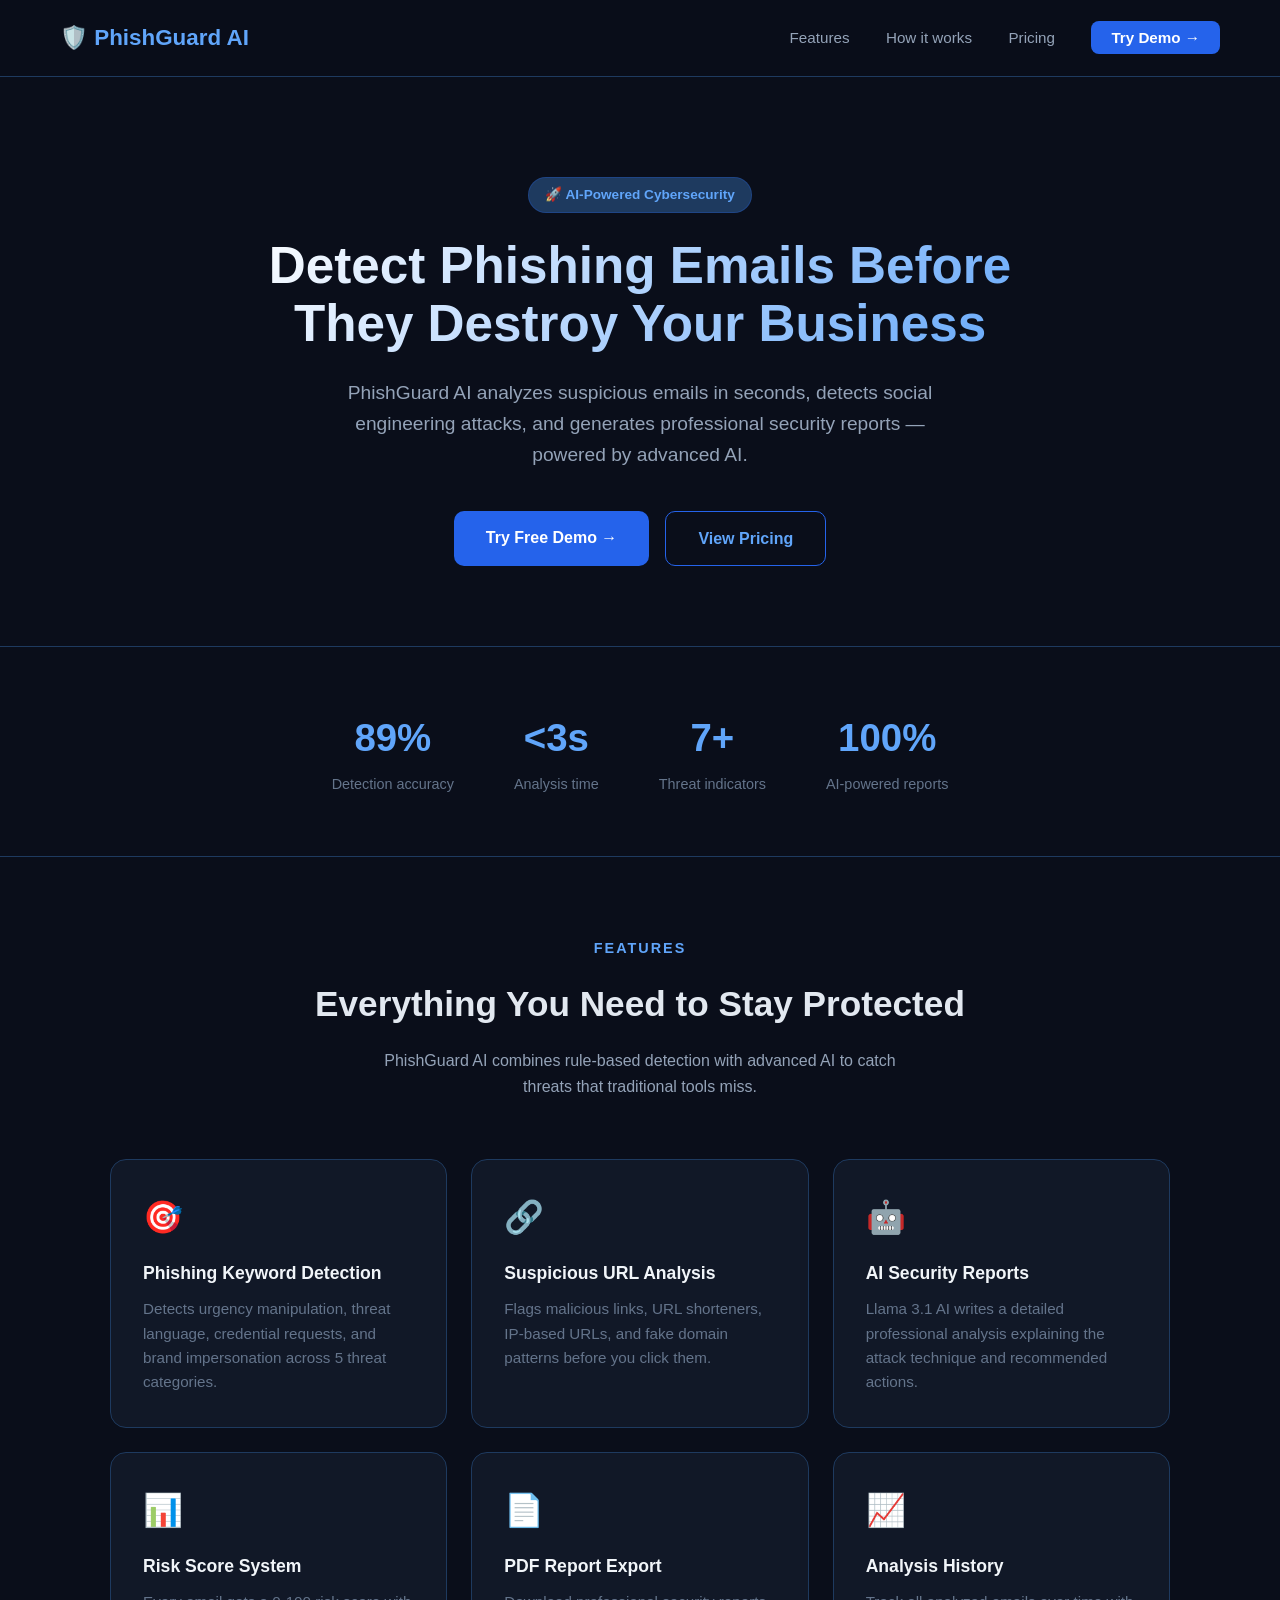
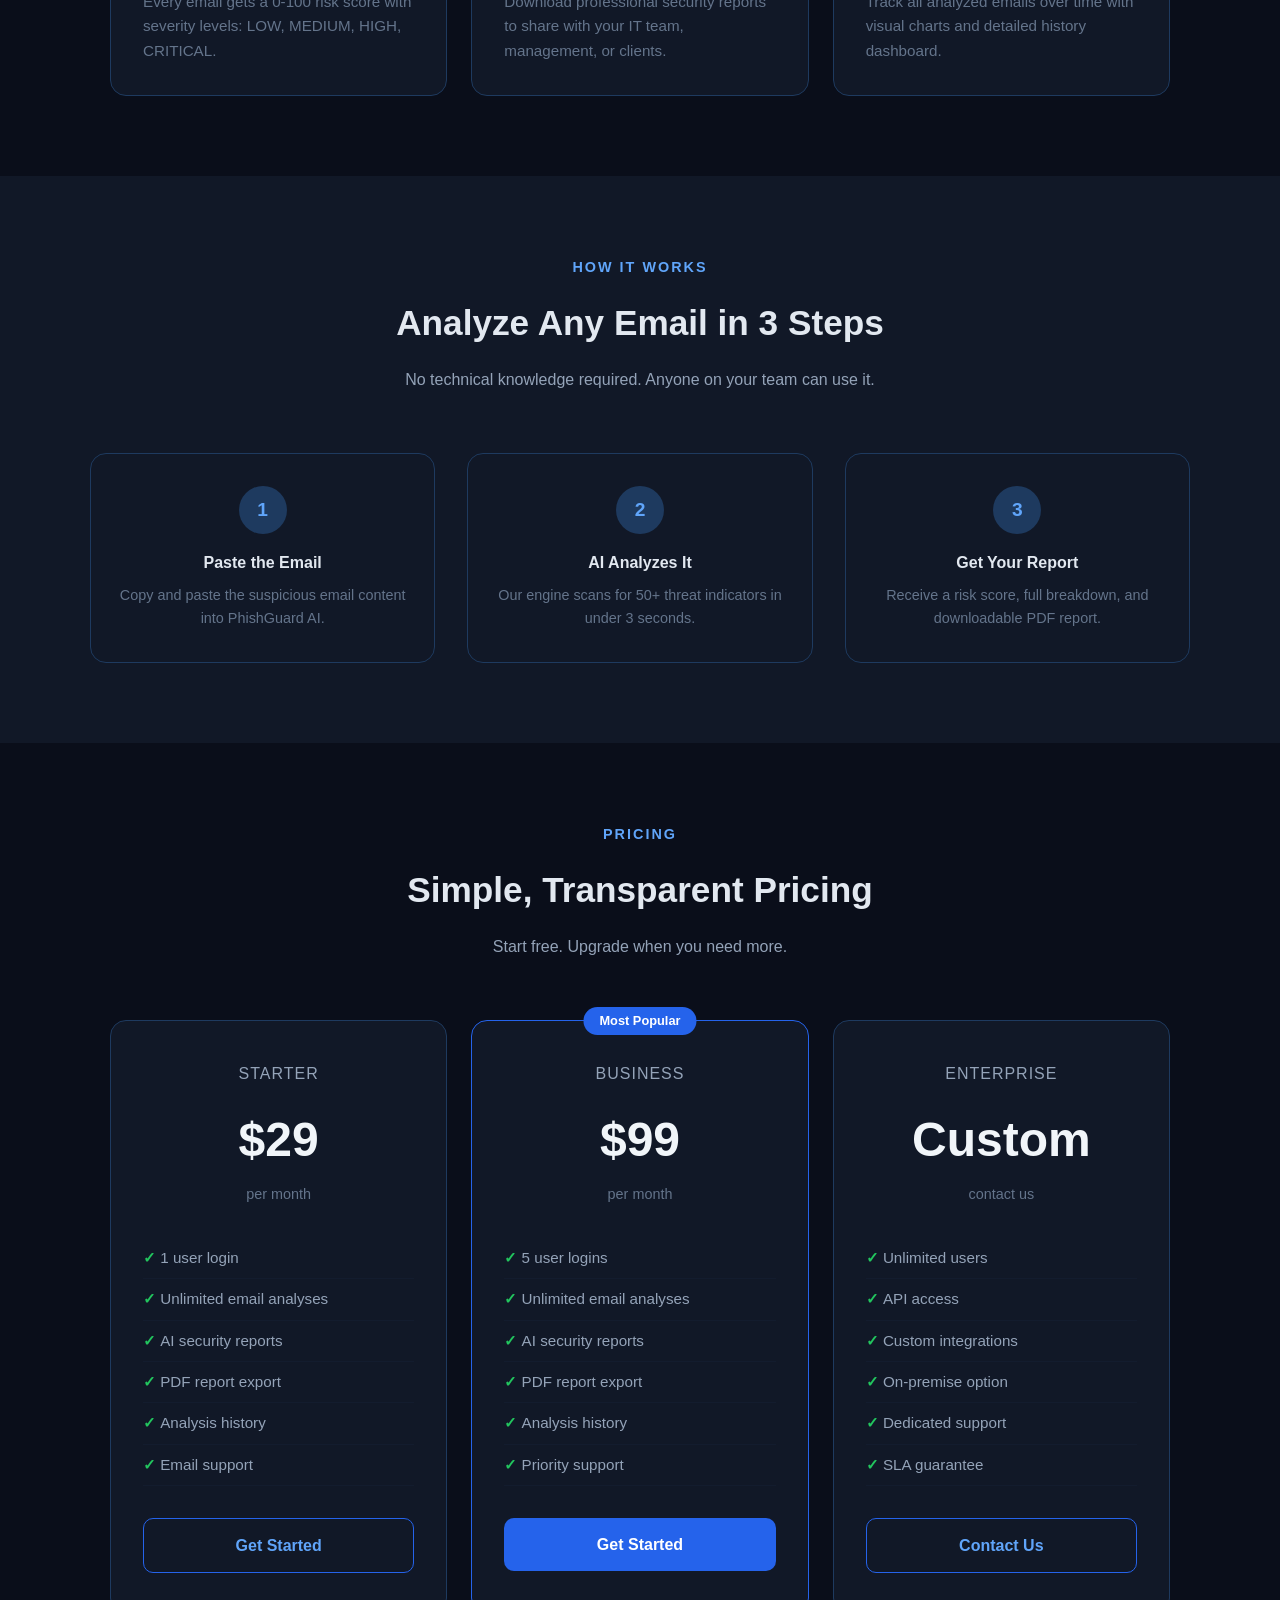
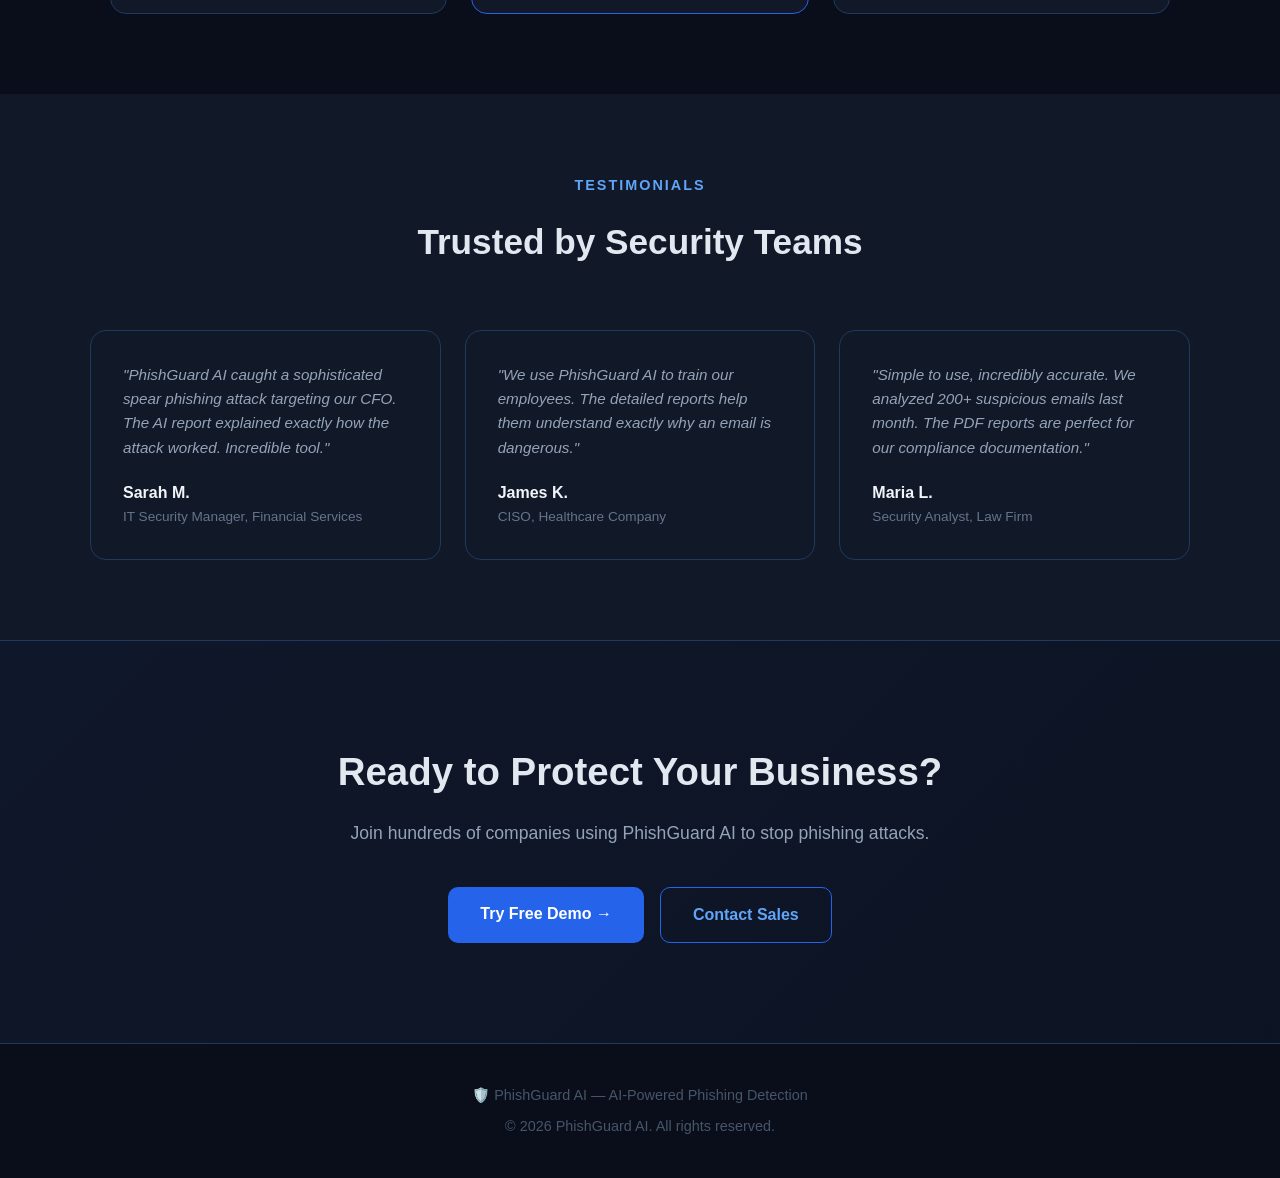
==== docs/index.html @ a1d60a6a "Add landing page to docs folder" ====
<!DOCTYPE html>
<html lang="en">
<head>
    <meta charset="UTF-8">
    <meta name="viewport" content="width=device-width, initial-scale=1.0">
    <title>PhishGuard AI — AI-Powered Phishing Detection</title>
    <style>
        * { margin: 0; padding: 0; box-sizing: border-box; }

        body {
            font-family: -apple-system, BlinkMacSystemFont, 'Segoe UI', sans-serif;
            background: #0a0e1a;
            color: #e2e8f0;
            line-height: 1.6;
        }

        /* NAV */
        nav {
            display: flex;
            justify-content: space-between;
            align-items: center;
            padding: 20px 60px;
            border-bottom: 1px solid #1e3a5f;
            position: sticky;
            top: 0;
            background: #0a0e1aee;
            backdrop-filter: blur(10px);
            z-index: 100;
        }
        .logo {
            font-size: 1.4rem;
            font-weight: 800;
            color: #60a5fa;
        }
        .nav-links a {
            color: #94a3b8;
            text-decoration: none;
            margin-left: 32px;
            font-size: 0.95rem;
            transition: color 0.2s;
        }
        .nav-links a:hover { color: #60a5fa; }
        .nav-cta {
            background: #2563eb;
            color: white !important;
            padding: 8px 20px;
            border-radius: 8px;
            font-weight: 600;
        }
        .nav-cta:hover { background: #1d4ed8 !important; color: white !important; }

        /* HERO */
        .hero {
            text-align: center;
            padding: 100px 20px 80px;
            max-width: 860px;
            margin: 0 auto;
        }
        .badge {
            display: inline-block;
            background: #1e3a5f;
            color: #60a5fa;
            padding: 6px 16px;
            border-radius: 20px;
            font-size: 0.85rem;
            font-weight: 600;
            margin-bottom: 24px;
            border: 1px solid #2563eb44;
        }
        .hero h1 {
            font-size: 3.2rem;
            font-weight: 900;
            line-height: 1.15;
            margin-bottom: 24px;
            background: linear-gradient(135deg, #ffffff 0%, #60a5fa 100%);
            -webkit-background-clip: text;
            -webkit-text-fill-color: transparent;
        }
        .hero p {
            font-size: 1.2rem;
            color: #94a3b8;
            max-width: 600px;
            margin: 0 auto 40px;
        }
        .hero-buttons {
            display: flex;
            gap: 16px;
            justify-content: center;
            flex-wrap: wrap;
        }
        .btn-primary {
            background: #2563eb;
            color: white;
            padding: 14px 32px;
            border-radius: 10px;
            text-decoration: none;
            font-weight: 700;
            font-size: 1rem;
            transition: all 0.2s;
            border: none;
            cursor: pointer;
        }
        .btn-primary:hover { background: #1d4ed8; transform: translateY(-2px); }
        .btn-secondary {
            background: transparent;
            color: #60a5fa;
            padding: 14px 32px;
            border-radius: 10px;
            text-decoration: none;
            font-weight: 700;
            font-size: 1rem;
            border: 1px solid #2563eb;
            transition: all 0.2s;
        }
        .btn-secondary:hover { background: #1e3a5f; transform: translateY(-2px); }

        /* STATS */
        .stats {
            display: flex;
            justify-content: center;
            gap: 60px;
            padding: 60px 20px;
            border-top: 1px solid #1e3a5f;
            border-bottom: 1px solid #1e3a5f;
            flex-wrap: wrap;
        }
        .stat-item { text-align: center; }
        .stat-number {
            font-size: 2.4rem;
            font-weight: 900;
            color: #60a5fa;
        }
        .stat-label {
            color: #64748b;
            font-size: 0.9rem;
            margin-top: 4px;
        }

        /* FEATURES */
        .section {
            max-width: 1100px;
            margin: 0 auto;
            padding: 80px 20px;
        }
        .section-label {
            text-align: center;
            color: #60a5fa;
            font-weight: 700;
            font-size: 0.9rem;
            letter-spacing: 2px;
            text-transform: uppercase;
            margin-bottom: 16px;
        }
        .section-title {
            text-align: center;
            font-size: 2.2rem;
            font-weight: 800;
            margin-bottom: 16px;
        }
        .section-subtitle {
            text-align: center;
            color: #94a3b8;
            max-width: 560px;
            margin: 0 auto 60px;
        }

        .features-grid {
            display: grid;
            grid-template-columns: repeat(auto-fit, minmax(300px, 1fr));
            gap: 24px;
        }
        .feature-card {
            background: #111827;
            border: 1px solid #1e3a5f;
            border-radius: 16px;
            padding: 32px;
            transition: all 0.2s;
        }
        .feature-card:hover {
            border-color: #2563eb;
            transform: translateY(-4px);
        }
        .feature-icon {
            font-size: 2rem;
            margin-bottom: 16px;
        }
        .feature-title {
            font-size: 1.1rem;
            font-weight: 700;
            margin-bottom: 10px;
            color: #f1f5f9;
        }
        .feature-desc { color: #64748b; font-size: 0.95rem; }

        /* HOW IT WORKS */
        .steps {
            display: grid;
            grid-template-columns: repeat(auto-fit, minmax(220px, 1fr));
            gap: 32px;
            margin-top: 60px;
        }
        .step {
            text-align: center;
            padding: 32px 24px;
            background: #111827;
            border-radius: 16px;
            border: 1px solid #1e3a5f;
        }
        .step-number {
            width: 48px;
            height: 48px;
            background: #1e3a5f;
            color: #60a5fa;
            border-radius: 50%;
            display: flex;
            align-items: center;
            justify-content: center;
            font-weight: 800;
            font-size: 1.2rem;
            margin: 0 auto 16px;
        }
        .step h3 { margin-bottom: 8px; font-size: 1rem; }
        .step p { color: #64748b; font-size: 0.9rem; }

        /* PRICING */
        .pricing-grid {
            display: grid;
            grid-template-columns: repeat(auto-fit, minmax(280px, 1fr));
            gap: 24px;
            margin-top: 60px;
        }
        .pricing-card {
            background: #111827;
            border: 1px solid #1e3a5f;
            border-radius: 16px;
            padding: 40px 32px;
            text-align: center;
            transition: all 0.2s;
        }
        .pricing-card.popular {
            border-color: #2563eb;
            position: relative;
        }
        .popular-badge {
            position: absolute;
            top: -14px;
            left: 50%;
            transform: translateX(-50%);
            background: #2563eb;
            color: white;
            padding: 4px 16px;
            border-radius: 20px;
            font-size: 0.8rem;
            font-weight: 700;
        }
        .pricing-name {
            font-size: 1rem;
            color: #94a3b8;
            margin-bottom: 16px;
            text-transform: uppercase;
            letter-spacing: 1px;
        }
        .pricing-price {
            font-size: 3rem;
            font-weight: 900;
            color: #f1f5f9;
            margin-bottom: 4px;
        }
        .pricing-period { color: #64748b; font-size: 0.9rem; margin-bottom: 32px; }
        .pricing-features { list-style: none; margin-bottom: 32px; text-align: left; }
        .pricing-features li {
            padding: 8px 0;
            color: #94a3b8;
            font-size: 0.95rem;
            border-bottom: 1px solid #1e3a5f22;
        }
        .pricing-features li::before {
            content: "✓ ";
            color: #22c55e;
            font-weight: 700;
        }

        /* TESTIMONIALS */
        .testimonials-grid {
            display: grid;
            grid-template-columns: repeat(auto-fit, minmax(300px, 1fr));
            gap: 24px;
            margin-top: 60px;
        }
        .testimonial {
            background: #111827;
            border: 1px solid #1e3a5f;
            border-radius: 16px;
            padding: 32px;
        }
        .testimonial-text {
            color: #94a3b8;
            font-size: 0.95rem;
            margin-bottom: 20px;
            font-style: italic;
        }
        .testimonial-author { font-weight: 700; color: #f1f5f9; }
        .testimonial-role { color: #64748b; font-size: 0.85rem; }

        /* CTA */
        .cta-section {
            text-align: center;
            padding: 100px 20px;
            background: linear-gradient(135deg, #0f172a 0%, #1e3a5f22 100%);
            border-top: 1px solid #1e3a5f;
        }
        .cta-section h2 {
            font-size: 2.4rem;
            font-weight: 900;
            margin-bottom: 16px;
        }
        .cta-section p {
            color: #94a3b8;
            margin-bottom: 40px;
            font-size: 1.1rem;
        }

        /* FOOTER */
        footer {
            text-align: center;
            padding: 40px 20px;
            border-top: 1px solid #1e3a5f;
            color: #475569;
            font-size: 0.9rem;
        }

        @media (max-width: 768px) {
            nav { padding: 16px 20px; }
            .nav-links { display: none; }
            .hero h1 { font-size: 2rem; }
            .stats { gap: 32px; }
        }
    </style>
</head>
<body>

<!-- NAV -->
<nav>
    <div class="logo">🛡️ PhishGuard AI</div>
    <div class="nav-links">
        <a href="#features">Features</a>
        <a href="#how-it-works">How it works</a>
        <a href="#pricing">Pricing</a>
        <a href="https://phishguard-okmkdupa4om23rq6e78bad.streamlit.app" class="nav-cta">Try Demo →</a>
    </div>
</nav>

<!-- HERO -->
<section class="hero">
    <div class="badge">🚀 AI-Powered Cybersecurity</div>
    <h1>Detect Phishing Emails Before They Destroy Your Business</h1>
    <p>PhishGuard AI analyzes suspicious emails in seconds, detects social engineering attacks, and generates professional security reports — powered by advanced AI.</p>
    <div class="hero-buttons">
        <a href="https://phishguard-okmkdupa4om23rq6e78bad.streamlit.app" class="btn-primary">Try Free Demo →</a>
        <a href="#pricing" class="btn-secondary">View Pricing</a>
    </div>
</section>

<!-- STATS -->
<div class="stats">
    <div class="stat-item">
        <div class="stat-number">89%</div>
        <div class="stat-label">Detection accuracy</div>
    </div>
    <div class="stat-item">
        <div class="stat-number">&lt;3s</div>
        <div class="stat-label">Analysis time</div>
    </div>
    <div class="stat-item">
        <div class="stat-number">7+</div>
        <div class="stat-label">Threat indicators</div>
    </div>
    <div class="stat-item">
        <div class="stat-number">100%</div>
        <div class="stat-label">AI-powered reports</div>
    </div>
</div>

<!-- FEATURES -->
<section class="section" id="features">
    <div class="section-label">Features</div>
    <h2 class="section-title">Everything You Need to Stay Protected</h2>
    <p class="section-subtitle">PhishGuard AI combines rule-based detection with advanced AI to catch threats that traditional tools miss.</p>

    <div class="features-grid">
        <div class="feature-card">
            <div class="feature-icon">🎯</div>
            <div class="feature-title">Phishing Keyword Detection</div>
            <div class="feature-desc">Detects urgency manipulation, threat language, credential requests, and brand impersonation across 5 threat categories.</div>
        </div>
        <div class="feature-card">
            <div class="feature-icon">🔗</div>
            <div class="feature-title">Suspicious URL Analysis</div>
            <div class="feature-desc">Flags malicious links, URL shorteners, IP-based URLs, and fake domain patterns before you click them.</div>
        </div>
        <div class="feature-card">
            <div class="feature-icon">🤖</div>
            <div class="feature-title">AI Security Reports</div>
            <div class="feature-desc">Llama 3.1 AI writes a detailed professional analysis explaining the attack technique and recommended actions.</div>
        </div>
        <div class="feature-card">
            <div class="feature-icon">📊</div>
            <div class="feature-title">Risk Score System</div>
            <div class="feature-desc">Every email gets a 0-100 risk score with severity levels: LOW, MEDIUM, HIGH, CRITICAL.</div>
        </div>
        <div class="feature-card">
            <div class="feature-icon">📄</div>
            <div class="feature-title">PDF Report Export</div>
            <div class="feature-desc">Download professional security reports to share with your IT team, management, or clients.</div>
        </div>
        <div class="feature-card">
            <div class="feature-icon">📈</div>
            <div class="feature-title">Analysis History</div>
            <div class="feature-desc">Track all analyzed emails over time with visual charts and detailed history dashboard.</div>
        </div>
    </div>
</section>

<!-- HOW IT WORKS -->
<section class="section" id="how-it-works" style="background:#111827; max-width:100%; padding:80px 20px;">
    <div style="max-width:1100px; margin:0 auto;">
        <div class="section-label">How it works</div>
        <h2 class="section-title">Analyze Any Email in 3 Steps</h2>
        <p class="section-subtitle">No technical knowledge required. Anyone on your team can use it.</p>

        <div class="steps">
            <div class="step">
                <div class="step-number">1</div>
                <h3>Paste the Email</h3>
                <p>Copy and paste the suspicious email content into PhishGuard AI.</p>
            </div>
            <div class="step">
                <div class="step-number">2</div>
                <h3>AI Analyzes It</h3>
                <p>Our engine scans for 50+ threat indicators in under 3 seconds.</p>
            </div>
            <div class="step">
                <div class="step-number">3</div>
                <h3>Get Your Report</h3>
                <p>Receive a risk score, full breakdown, and downloadable PDF report.</p>
            </div>
        </div>
    </div>
</section>

<!-- PRICING -->
<section class="section" id="pricing">
    <div class="section-label">Pricing</div>
    <h2 class="section-title">Simple, Transparent Pricing</h2>
    <p class="section-subtitle">Start free. Upgrade when you need more.</p>

    <div class="pricing-grid">
        <div class="pricing-card">
            <div class="pricing-name">Starter</div>
            <div class="pricing-price">$29</div>
            <div class="pricing-period">per month</div>
            <ul class="pricing-features">
                <li>1 user login</li>
                <li>Unlimited email analyses</li>
                <li>AI security reports</li>
                <li>PDF report export</li>
                <li>Analysis history</li>
                <li>Email support</li>
            </ul>
            <a href="mailto:contact@phishguard.ai" class="btn-secondary" style="display:block; text-align:center;">Get Started</a>
        </div>

        <div class="pricing-card popular">
            <div class="popular-badge">Most Popular</div>
            <div class="pricing-name">Business</div>
            <div class="pricing-price">$99</div>
            <div class="pricing-period">per month</div>
            <ul class="pricing-features">
                <li>5 user logins</li>
                <li>Unlimited email analyses</li>
                <li>AI security reports</li>
                <li>PDF report export</li>
                <li>Analysis history</li>
                <li>Priority support</li>
            </ul>
            <a href="mailto:contact@phishguard.ai" class="btn-primary" style="display:block; text-align:center;">Get Started</a>
        </div>

        <div class="pricing-card">
            <div class="pricing-name">Enterprise</div>
            <div class="pricing-price">Custom</div>
            <div class="pricing-period">contact us</div>
            <ul class="pricing-features">
                <li>Unlimited users</li>
                <li>API access</li>
                <li>Custom integrations</li>
                <li>On-premise option</li>
                <li>Dedicated support</li>
                <li>SLA guarantee</li>
            </ul>
            <a href="mailto:contact@phishguard.ai" class="btn-secondary" style="display:block; text-align:center;">Contact Us</a>
        </div>
    </div>
</section>

<!-- TESTIMONIALS -->
<section class="section" style="background:#111827; max-width:100%; padding:80px 20px;">
    <div style="max-width:1100px; margin:0 auto;">
        <div class="section-label">Testimonials</div>
        <h2 class="section-title">Trusted by Security Teams</h2>

        <div class="testimonials-grid">
            <div class="testimonial">
                <div class="testimonial-text">"PhishGuard AI caught a sophisticated spear phishing attack targeting our CFO. The AI report explained exactly how the attack worked. Incredible tool."</div>
                <div class="testimonial-author">Sarah M.</div>
                <div class="testimonial-role">IT Security Manager, Financial Services</div>
            </div>
            <div class="testimonial">
                <div class="testimonial-text">"We use PhishGuard AI to train our employees. The detailed reports help them understand exactly why an email is dangerous."</div>
                <div class="testimonial-author">James K.</div>
                <div class="testimonial-role">CISO, Healthcare Company</div>
            </div>
            <div class="testimonial">
                <div class="testimonial-text">"Simple to use, incredibly accurate. We analyzed 200+ suspicious emails last month. The PDF reports are perfect for our compliance documentation."</div>
                <div class="testimonial-author">Maria L.</div>
                <div class="testimonial-role">Security Analyst, Law Firm</div>
            </div>
        </div>
    </div>
</section>

<!-- CTA -->
<section class="cta-section">
    <h2>Ready to Protect Your Business?</h2>
    <p>Join hundreds of companies using PhishGuard AI to stop phishing attacks.</p>
    <div class="hero-buttons">
        <a href="https://phishguard-okmkdupa4om23rq6e78bad.streamlit.app" class="btn-primary">Try Free Demo →</a>
        <a href="mailto:contact@phishguard.ai" class="btn-secondary">Contact Sales</a>
    </div>
</section>

<!-- FOOTER -->
<footer>
    <p>🛡️ PhishGuard AI — AI-Powered Phishing Detection</p>
    <p style="margin-top:8px">© 2026 PhishGuard AI. All rights reserved.</p>
</footer>

</body>
</html>
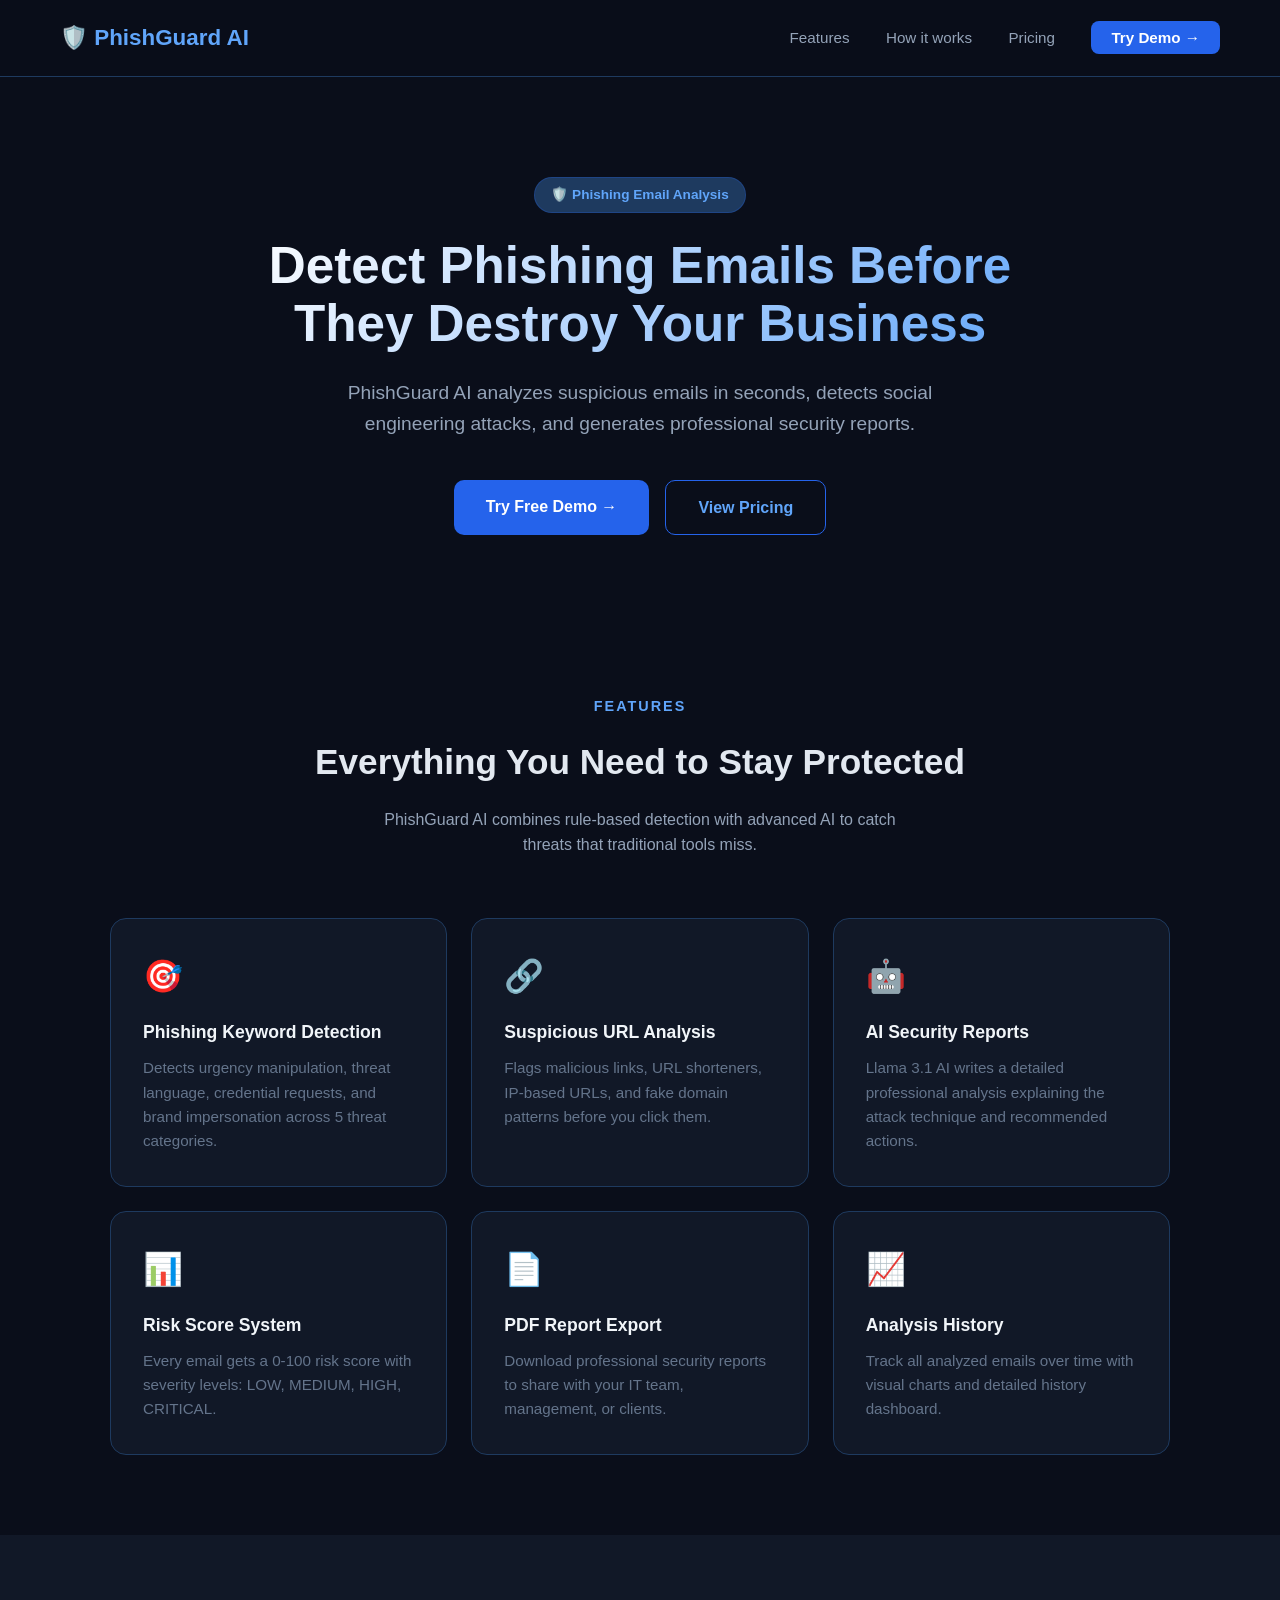
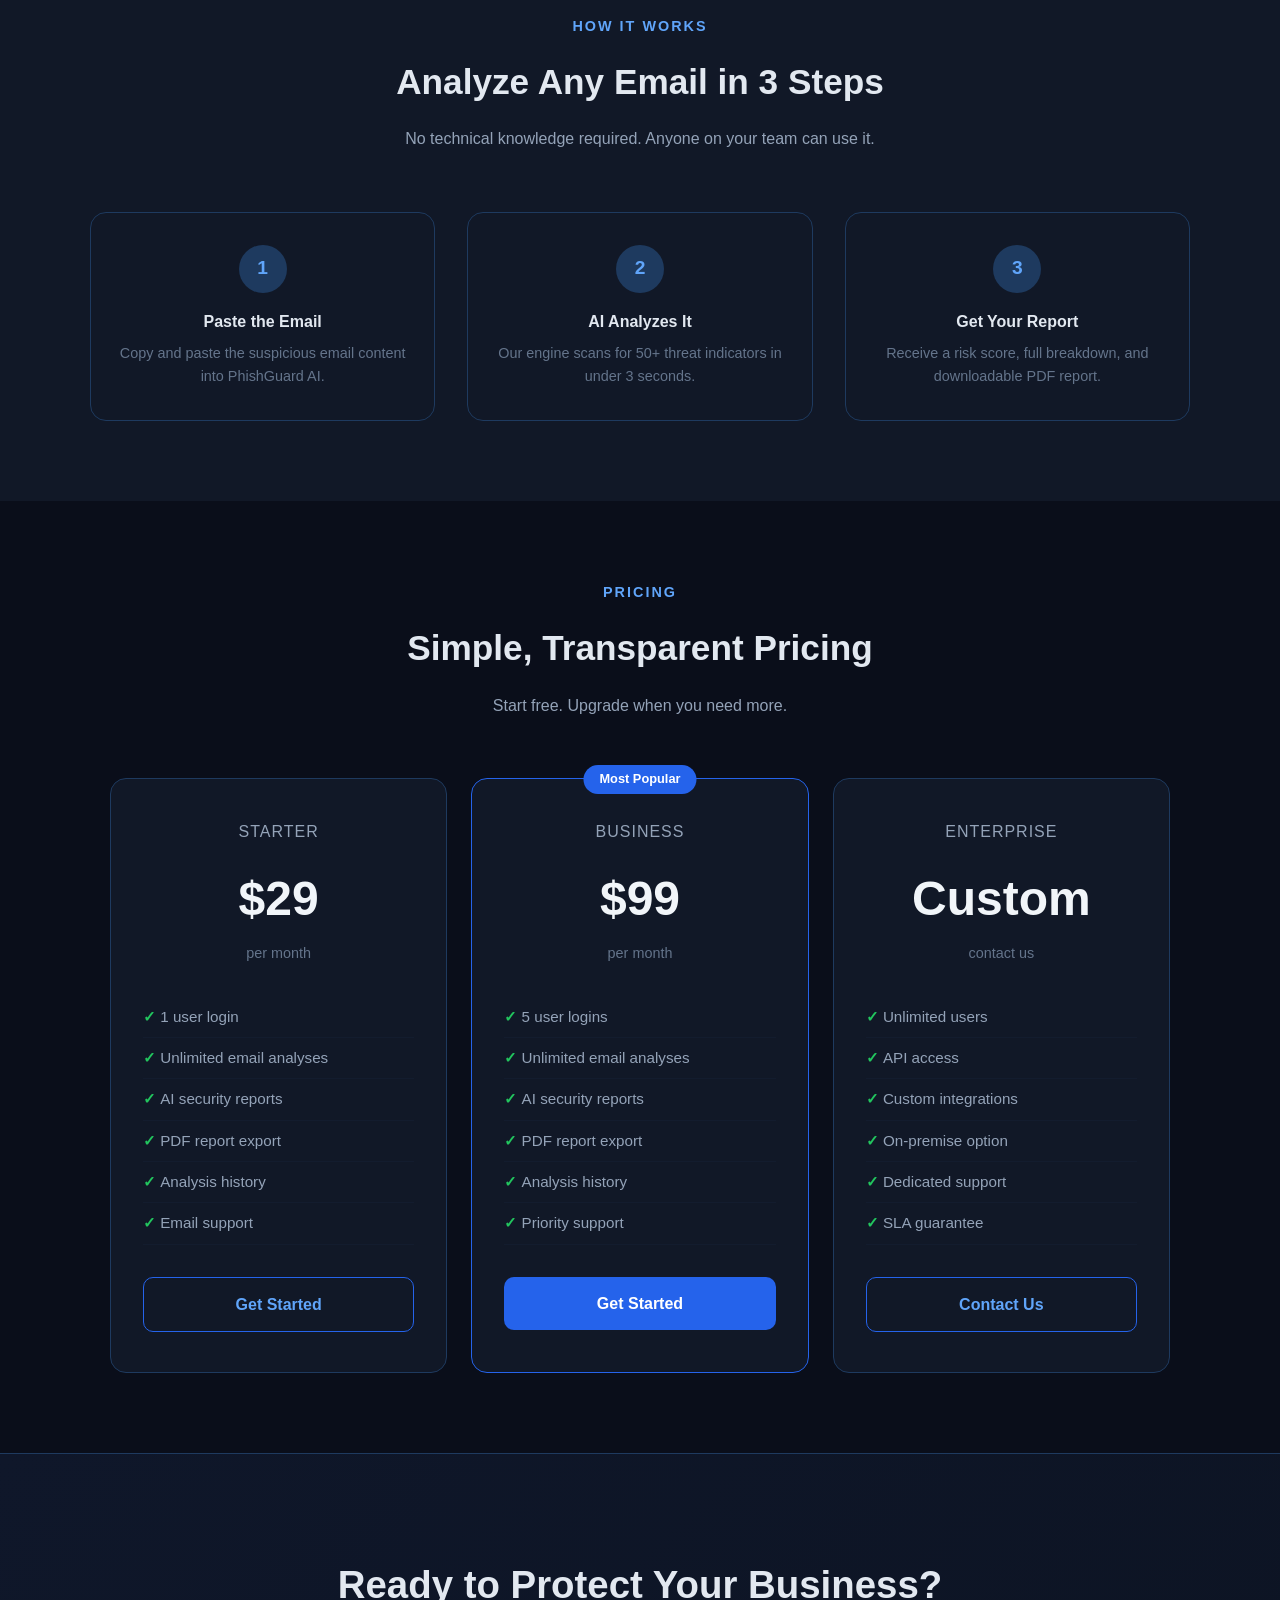
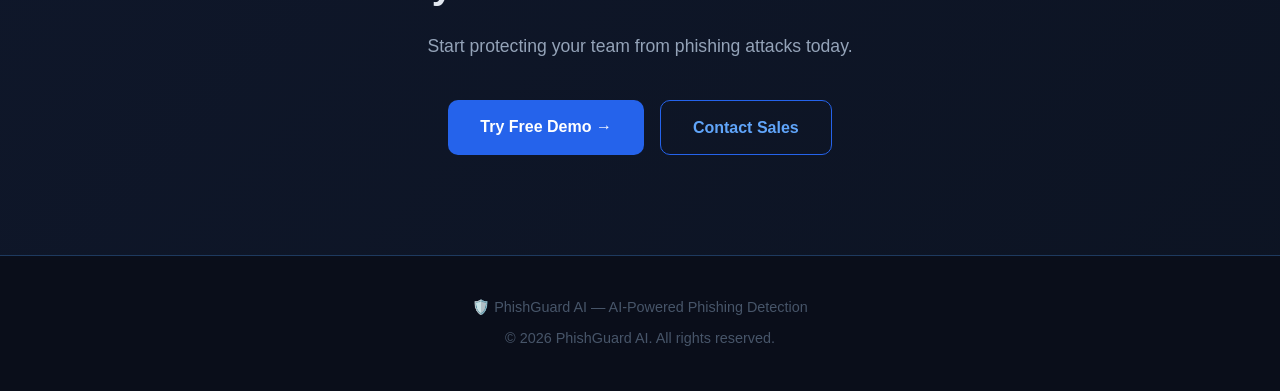
==== commit a8be2c46: "Remove fake signals: trust bar, testimonials, SOC 2 claims, detection rate claims, vendor count clai" ====
--- a/docs/index.html
+++ b/docs/index.html
@@ -352,34 +352,16 @@
 
 <!-- HERO -->
 <section class="hero">
-    <div class="badge">🚀 AI-Powered Cybersecurity</div>
+    <div class="badge">🛡️ Phishing Email Analysis</div>
     <h1>Detect Phishing Emails Before They Destroy Your Business</h1>
-    <p>PhishGuard AI analyzes suspicious emails in seconds, detects social engineering attacks, and generates professional security reports — powered by advanced AI.</p>
+    <p>PhishGuard AI analyzes suspicious emails in seconds, detects social engineering attacks, and generates professional security reports.</p>
     <div class="hero-buttons">
         <a href="https://phishguard-okmkdupa4om23rq6e78bad.streamlit.app" class="btn-primary">Try Free Demo →</a>
         <a href="#pricing" class="btn-secondary">View Pricing</a>
     </div>
 </section>
 
-<!-- STATS -->
-<div class="stats">
-    <div class="stat-item">
-        <div class="stat-number">89%</div>
-        <div class="stat-label">Detection accuracy</div>
-    </div>
-    <div class="stat-item">
-        <div class="stat-number">&lt;3s</div>
-        <div class="stat-label">Analysis time</div>
-    </div>
-    <div class="stat-item">
-        <div class="stat-number">7+</div>
-        <div class="stat-label">Threat indicators</div>
-    </div>
-    <div class="stat-item">
-        <div class="stat-number">100%</div>
-        <div class="stat-label">AI-powered reports</div>
-    </div>
-</div>
+<!-- STATS (removed — fabricated stats) -->
 
 <!-- FEATURES -->
 <section class="section" id="features">
@@ -503,36 +485,12 @@
     </div>
 </section>
 
-<!-- TESTIMONIALS -->
-<section class="section" style="background:#111827; max-width:100%; padding:80px 20px;">
-    <div style="max-width:1100px; margin:0 auto;">
-        <div class="section-label">Testimonials</div>
-        <h2 class="section-title">Trusted by Security Teams</h2>
-
-        <div class="testimonials-grid">
-            <div class="testimonial">
-                <div class="testimonial-text">"PhishGuard AI caught a sophisticated spear phishing attack targeting our CFO. The AI report explained exactly how the attack worked. Incredible tool."</div>
-                <div class="testimonial-author">Sarah M.</div>
-                <div class="testimonial-role">IT Security Manager, Financial Services</div>
-            </div>
-            <div class="testimonial">
-                <div class="testimonial-text">"We use PhishGuard AI to train our employees. The detailed reports help them understand exactly why an email is dangerous."</div>
-                <div class="testimonial-author">James K.</div>
-                <div class="testimonial-role">CISO, Healthcare Company</div>
-            </div>
-            <div class="testimonial">
-                <div class="testimonial-text">"Simple to use, incredibly accurate. We analyzed 200+ suspicious emails last month. The PDF reports are perfect for our compliance documentation."</div>
-                <div class="testimonial-author">Maria L.</div>
-                <div class="testimonial-role">Security Analyst, Law Firm</div>
-            </div>
-        </div>
-    </div>
-</section>
+<!-- TESTIMONIALS (removed — no real testimonials yet) -->
 
 <!-- CTA -->
 <section class="cta-section">
     <h2>Ready to Protect Your Business?</h2>
-    <p>Join hundreds of companies using PhishGuard AI to stop phishing attacks.</p>
+    <p>Start protecting your team from phishing attacks today.</p>
     <div class="hero-buttons">
         <a href="https://phishguard-okmkdupa4om23rq6e78bad.streamlit.app" class="btn-primary">Try Free Demo →</a>
         <a href="mailto:contact@phishguard.ai" class="btn-secondary">Contact Sales</a>
